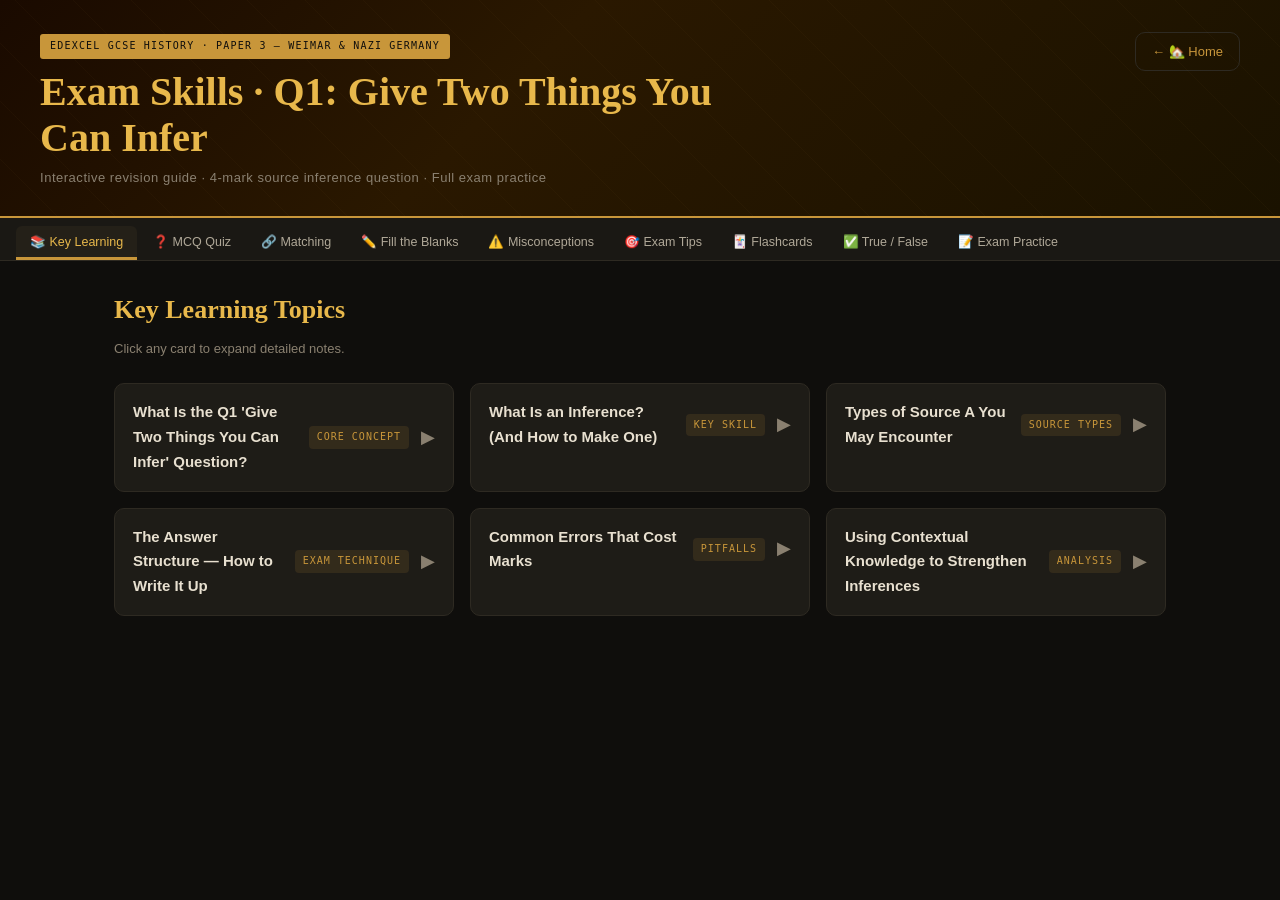
==== Q1_Give_Two_Things_You_Can_Infer.html @ b68b4e18 "initial" ====
<!doctype html>
<html lang="en">

<head>
  <meta charset="UTF-8">
  <meta name="viewport" content="width=device-width, initial-scale=1.0">
  <title>Topic 1 — The Weimar Republic 1918–1929 · Interactive Study Guide</title>
  <link rel="preconnect" href="https://fonts.googleapis.com">
<link rel="stylesheet" href="stylesheet.css">
    

</head>

<body>

  <header>
    <div>
      <div class="badge">Edexcel GCSE History · Paper 3 — Weimar &amp; Nazi Germany</div>
      <h1>Topic 1 · The Weimar Republic 1918–1929</h1>
      <p>Interactive revision guide · All key content + full exam practice</p>
    </div>
    <a href="index.html" class="home-link">← 🏡 Home</a>
  </header>

  <nav class="tab-bar" id="tabBar">
    <button class="tab-btn active" onclick="switchTab('learn',this)">📚 Key Learning</button>
    <button class="tab-btn" onclick="switchTab('mcq',this)">❓ MCQ Quiz</button>
    <button class="tab-btn" onclick="switchTab('matching',this)">🔗 Matching</button>
    <button class="tab-btn" onclick="switchTab('fib',this)">✏️ Fill the Blanks</button>
    <button class="tab-btn" onclick="switchTab('misconceptions',this)">⚠️ Misconceptions</button>
    <button class="tab-btn" onclick="switchTab('examtips',this)">🎯 Exam Tips</button>
    <button class="tab-btn" onclick="switchTab('flashcards',this)">🃏 Flashcards</button>
    <button class="tab-btn" onclick="switchTab('truefalse',this)">✅ True / False</button>
    <button class="tab-btn" onclick="switchTab('exampractice',this)">📝 Exam Practice</button>
  </nav>

  <main>

    <!-- ═══════════════════════ KEY LEARNING ═══════════════════════ -->
    <div class="tab-panel active" id="tab-learn">
      <h2 class="section-title">Key Learning Topics</h2>
      <p class="section-sub">Click any card to expand detailed notes.</p>
      <div class="topic-grid" id="topicGrid"></div>
    </div>

    <!-- ═══════════════════════ MCQ ═══════════════════════ -->
    <div class="tab-panel" id="tab-mcq">
      <h2 class="section-title">Multiple Choice Questions</h2>
      <p class="section-sub">Select an answer to reveal instant feedback.</p>
      <div class="score-bar">
        <div>
          <div class="score-num" id="mcqScore">0</div>
          <div style="font-size:12px;color:var(--mid)">correct answers</div>
        </div>
        <div style="font-size:13px;color:var(--mid)">out of <strong id="mcqTotal">0</strong> attempted</div>
        <button class="reset-btn" onclick="resetMCQ()">RESET</button>
      </div>
      <div class="quiz-wrap" id="mcqWrap"></div>
    </div>

    <!-- ═══════════════════════ MATCHING ═══════════════════════ -->
    <div class="tab-panel" id="tab-matching">
      <h2 class="section-title">Matching Activity</h2>
      <p class="section-sub">Click a term on the left, then click the matching definition on the right.</p>
      <div class="score-bar">
        <div>
          <div class="score-num" id="matchScore">0</div>
          <div style="font-size:12px;color:var(--mid)">matched</div>
        </div>
        <div style="font-size:13px;color:var(--mid)">out of <strong id="matchTotal">0</strong></div>
        <button class="reset-btn" onclick="resetMatch()">RESET</button>
      </div>
      <div class="match-grid">
        <div>
          <div class="match-label">TERMS</div>
          <div class="match-col" id="matchLeft"></div>
        </div>
        <div>
          <div class="match-label">DEFINITIONS</div>
          <div class="match-col" id="matchRight"></div>
        </div>
      </div>
    </div>

    <!-- ═══════════════════════ FILL IN BLANKS ═══════════════════════ -->
    <div class="tab-panel" id="tab-fib">
      <h2 class="section-title">Fill in the Blanks</h2>
      <p class="section-sub">Choose the correct word from each dropdown. Wrong answers reset — try again!</p>
      <div class="score-bar">
        <div>
          <div class="score-num" id="fibScore">0</div>
          <div style="font-size:12px;color:var(--mid)">correct</div>
        </div>
        <div style="font-size:13px;color:var(--mid)">of <strong id="fibTotal">0</strong> blanks</div>
        <button class="reset-btn" onclick="resetFIB()">RESET</button>
      </div>
      <div class="fib-wrap" id="fibWrap"></div>
    </div>

    <!-- ═══════════════════════ MISCONCEPTIONS ═══════════════════════ -->
    <div class="tab-panel" id="tab-misconceptions">
      <h2 class="section-title">Common Misconceptions</h2>
      <p class="section-sub">What students often think — and what examiners actually want.</p>
      <div class="misc-list" id="miscList"></div>
    </div>

    <!-- ═══════════════════════ EXAM TIPS ═══════════════════════ -->
    <div class="tab-panel" id="tab-examtips">
      <h2 class="section-title">Exam Questions &amp; Tips</h2>
      <p class="section-sub">Most repeated question types and mark-scheme structures from real papers.</p>
      <div class="tips-grid" id="tipsGrid"></div>
    </div>

    <!-- ═══════════════════════ FLASHCARDS ═══════════════════════ -->
    <div class="tab-panel" id="tab-flashcards">
      <h2 class="section-title">Flashcards</h2>
      <p class="section-sub">Test yourself! Flip the card and rate your knowledge.</p>
      <div class="fc-container">
        <div class="score-bar" id="fcScoreBar" style="display:none;margin-bottom:20px">
          <div>
            <div class="score-num" id="fcKnown" style="color:#2d7a4f">0</div>
            <div style="font-size:12px;color:var(--mid)">known</div>
          </div>
          <div>
            <div class="score-num" id="fcUnknown" style="color:#c84b31">0</div>
            <div style="font-size:12px;color:var(--mid)">learning</div>
          </div>
          <div style="font-size:13px;color:var(--mid)">out of <strong id="fcTotalTrack">0</strong></div>
          <button class="reset-btn" onclick="resetFlashcards()">RESET</button>
        </div>
        <div id="fcActiveArea">
          <div class="fc-progress" id="fcProgress">Card 1 of 0</div>
          <div class="flashcard" id="flashcard" onclick="flipCard()">
            <div class="fc-inner">
              <div class="fc-front">
                <div class="fc-label">KEY TERM</div>
                <div class="fc-term" id="fcTerm"></div>
              </div>
              <div class="fc-back">
                <div class="fc-def" id="fcDef"></div>
              </div>
            </div>
          </div>
          <p class="fc-hint">👆 Click card to flip</p>
          <div class="fc-nav" id="fcNavDefault">
            <button class="fc-btn outline" onclick="prevCard()">← Prev</button>
            <button class="fc-btn outline" onclick="flipCard()">Flip</button>
            <button class="fc-btn" onclick="nextCard()">Next →</button>
          </div>
          <div class="fc-nav" id="fcNavAssess" style="display:none;gap:15px">
            <button class="fc-btn outline" style="border-color:#c84b31;color:#c84b31;flex:1" onclick="markCard(false)">❌
              Still Learning</button>
            <button class="fc-btn" style="background:#2d7a4f;border-color:#2d7a4f;flex:1" onclick="markCard(true)">✅ Got
              It</button>
          </div>
        </div>
        <div id="fcSummaryArea" style="display:none;text-align:center;padding:40px 20px">
          <h3 style="font-family:'Playfair Display',serif;color:var(--accent2);font-size:24px;margin-bottom:12px">
            Session Complete! 🎉</h3>
          <p style="margin:15px 0;color:var(--text-dim)">You knew <strong id="fcSummaryKnown"
              style="color:var(--accent2)">0</strong> out of <strong id="fcSummaryTotal"
              style="color:var(--accent2)">0</strong> cards.</p>
          <div style="margin-top:25px;display:flex;gap:15px;justify-content:center;flex-wrap:wrap">
            <button class="fc-btn" id="btnReviewWrong" onclick="reviewWrong()"
              style="background:#c84b31;border-color:#c84b31">Review Incorrect</button>
            <button class="fc-btn outline" onclick="resetFlashcards()">Practice All Again</button>
          </div>
        </div>
      </div>
    </div>

    <!-- ═══════════════════════ TRUE / FALSE ═══════════════════════ -->
    <div class="tab-panel" id="tab-truefalse">
      <h2 class="section-title">True or False?</h2>
      <p class="section-sub">Test your knowledge with these statements.</p>
      <div class="score-bar">
        <div>
          <div class="score-num" id="tfScore">0</div>
          <div style="font-size:12px;color:var(--mid)">correct</div>
        </div>
        <div style="font-size:13px;color:var(--mid)">of <strong id="tfTotal">0</strong> answered</div>
        <button class="reset-btn" onclick="resetTF()">RESET</button>
      </div>
      <div class="tf-wrap" id="tfWrap"></div>
    </div>

    <!-- ═══════════════════════ EXAM PRACTICE ═══════════════════════ -->
    <div class="tab-panel" id="tab-exampractice">
      <h2 class="section-title">Exam Practice Questions</h2>
      <p class="section-sub">Full exam questions with mark schemes. Use <strong>Hint</strong>, <strong>Sentence
          Starter</strong> and <strong>Submit &amp; See Mark Scheme</strong> for each question.</p>
      <div class="ep-list" id="epList"></div>
    </div>

  </main>

<script>

  /* ══════════════════════════════════════════════
     PAGE METADATA — Q1 Give Two Things You Can Infer
  ══════════════════════════════════════════════ */

    const pageMeta = {
      badge: "Edexcel GCSE History · Paper 3 — Weimar &amp; Nazi Germany",
      title: "Exam Skills · Q1: Give Two Things You Can Infer",
      subtitle: "Interactive revision guide · 4-mark source inference question · Full exam practice"
    };

    /* ── Apply metadata on load ── */
    document.addEventListener('DOMContentLoaded', () => {
      const badgeEl = document.querySelector('.badge');
      const h1El = document.querySelector('header h1');
      const subEl = document.querySelector('header p');
      const titleEl = document.querySelector('title');

      if (badgeEl) badgeEl.innerHTML = pageMeta.badge;
      if (h1El) h1El.textContent = pageMeta.title;
      if (subEl) subEl.textContent = pageMeta.subtitle;
      if (titleEl) titleEl.textContent = pageMeta.title.replace(/&amp;/g, '&');
    });


    /* ══════════════════════════════════════════════
       ARRAY 1 · topics  (📚 Key Learning)
    ══════════════════════════════════════════════ */

    const topics = [
      {
        title: "What Is the Q1 'Give Two Things You Can Infer' Question?",
        tag: "Core Concept",
        content: `<p>Question 1 on Edexcel GCSE History Paper 3 (Weimar &amp; Nazi Germany) asks you to make <strong>two inferences</strong> from Source A. It is worth <strong>4 marks</strong> and should take <strong>no more than 5 minutes</strong>.</p>
<ul>
  <li><strong>Structure:</strong> The answer space is divided into four guided sections — two inferences, each supported by a detail from the source.</li>
  <li><strong>Marks:</strong> 1 mark per inference + 1 mark per supporting detail = 4 marks total.</li>
  <li><strong>Source A:</strong> Always found on the first page of the answer booklet — do NOT use Sources B or C, which are for Section B.</li>
</ul>
<div class="formula-box">
  <strong>The 4-Mark Formula:</strong><br>
  Inference (i) → 1 mark &nbsp;|&nbsp; Supporting detail (i) → 1 mark<br>
  Inference (ii) → 1 mark &nbsp;|&nbsp; Supporting detail (ii) → 1 mark
</div>`
      },
      {
        title: "What Is an Inference? (And How to Make One)",
        tag: "Key Skill",
        content: `<p>An <strong>inference</strong> is an <em>educated guess</em> based on evidence — it goes <strong>beyond what is directly stated</strong> in the source. You must read between the lines.</p>
<p>Use the three-step 'I Notice / I Know / I Think' method:</p>
<ul>
  <li><strong>I notice</strong> — What does the source show or say? (the evidence)</li>
  <li><strong>I already know</strong> — What contextual knowledge can you apply?</li>
  <li><strong>Now I am thinking…</strong> — Combine both to form your inference statement.</li>
</ul>
<div class="case-study-box">
  <h4>Worked Example — Source about Gestapo (Rhineland, July 1938)</h4>
  <p><em>"In a café, a 64-year-old woman remarked: 'Mussolini has more political sense in one of his boots than Hitler has in his brain.' The remark was overheard and five minutes later the woman was arrested by the Gestapo, who had been alerted by telephone."</em></p>
  <p><strong>✅ Valid inference:</strong> "It was dangerous to voice your opinion in Nazi Germany." → Supported by: "The remark was overheard and five minutes later the woman was arrested by the Gestapo."</p>
  <p><strong>✅ Valid inference:</strong> "Ordinary people reported disloyalty to the Nazis." → Supported by: "the Gestapo, who had been alerted by telephone."</p>
  <p><strong>❌ Not an inference:</strong> "A woman was arrested." — This is just copying the source, not reading beyond it.</p>
</div>`
      },
      {
        title: "Types of Source A You May Encounter",
        tag: "Source Types",
        content: `<p>Source A can take several forms. Your strategy for finding supporting details changes depending on the source type.</p>
<div class="two-col">
  <div>
    <div class="col-head">Written Sources</div>
    <div class="pro-item"><strong>Book extracts, speeches, letters, diary entries, newspaper reports</strong> — use a direct <em>quotation</em> in speech marks to support your inference. Keep it short and focused.</div>
    <div class="pro-item">Example: "The Nazis have succeeded with their propaganda" supports an inference about the success of the 1936 Olympics.</div>
  </div>
  <div>
    <div class="col-head">Visual Sources</div>
    <div class="con-item"><strong>Photographs, political cartoons, posters</strong> — describe a specific detail you can see. Do not just say "the image shows." Be precise about what part of the image supports your inference.</div>
    <div class="con-item">Example: "All members are wearing their full uniform neatly" supports an inference about Hitler Youth discipline.</div>
  </div>
</div>
<p>Past Paper 3 Source A topics have included: Berlin Olympics 1936; early Nazi Party; Kristallnacht; Reichstag Fire; Hitler Youth; education in Nazi Germany; Hitler's support in the early 1920s; Jewish boycott of April 1933.</p>`
      },
      {
        title: "The Answer Structure — How to Write It Up",
        tag: "Exam Technique",
        content: `<p>The answer booklet gives you a <strong>pre-structured table</strong> with four boxes. Fill each one precisely.</p>
<ul>
  <li><strong>Box 1 — "What I can infer" (i):</strong> Write your first inference in one clear sentence. It must go beyond the source.</li>
  <li><strong>Box 2 — "Details in the source that tell me this" (i):</strong> Give a direct quote (written source) or a description of a visible detail (visual source).</li>
  <li><strong>Box 3 — "What I can infer" (ii):</strong> A <em>different</em> inference — do not repeat your first point in different words.</li>
  <li><strong>Box 4 — "Details in the source that tell me this" (ii):</strong> A different quote or description — it must link clearly to inference (ii).</li>
</ul>
<div class="case-study-box">
  <h4>Annotation Tip Before You Write</h4>
  <p>Before filling in the table: underline the topic in the question, read the source fully twice, and annotate it with any contextual knowledge you can connect. This prevents you from just copying the source.</p>
</div>`
      },
      {
        title: "Common Errors That Cost Marks",
        tag: "Pitfalls",
        content: `<p>These four errors are the most common reasons students score 2 out of 4 instead of full marks:</p>
<ul>
  <li><strong>Copying the source:</strong> Writing out what the source directly states is NOT an inference. You must go beyond it and draw a conclusion.</li>
  <li><strong>No supporting detail:</strong> Writing two inferences without evidence from the source caps you at 2 marks maximum.</li>
  <li><strong>Writing more than two inferences:</strong> The examiner only marks the first two. Extra inferences waste time and gain nothing.</li>
  <li><strong>Vague inference:</strong> "Jews were treated badly" is too vague — it scores nothing without development into a precise point supported by source detail.</li>
</ul>
<div class="two-col">
  <div>
    <div class="col-head">❌ Weak Response</div>
    <div class="con-item">Inference: "The Nazis treated Jews badly." Detail: "Jews were being targeted." — vague, and the detail is not actually from the source.</div>
  </div>
  <div>
    <div class="col-head">✅ Strong Response</div>
    <div class="pro-item">Inference: "The boycott of Jewish shops was organised and officially supported by the Nazi regime." Detail: "The photograph shows SA pickets deliberately blocking the entrance, carrying political slogans such as 'Germans! Protect yourselves! Don't buy from Jews!'"</div>
  </div>
</div>`
      },
      {
        title: "Using Contextual Knowledge to Strengthen Inferences",
        tag: "Analysis",
        content: `<p>You are not expected to use contextual knowledge in this question, but knowing the historical context helps you move from surface reading to genuine inference. Your own knowledge lets you interpret what the source implies.</p>
<ul>
  <li><strong>Ernst Röhm source (1928):</strong> Knowing that the Nazi Party changed its name in 1920 helps you infer that early growth was driven by personal networks before mass appeal.</li>
  <li><strong>Kristallnacht source (1938):</strong> Knowing it was a nationwide pogrom helps you infer that the violence was organised state policy, not spontaneous mob violence.</li>
  <li><strong>Reichstag Fire source (1933):</strong> Knowing the Nazis used it to pass the Decree for the Protection of People and State helps you infer they had prepared contingency plans in advance.</li>
</ul>
<div class="case-study-box">
  <h4>Key Principle</h4>
  <p>Context helps you identify <em>what</em> to infer — but your evidence must always be a detail <em>from the source itself</em>. Never cite knowledge as your source evidence. The examiner awards marks only for details taken directly from Source A.</p>
</div>`
      }
    ];


    /* ══════════════════════════════════════════════
       ARRAY 2 · mcqData  (❓ MCQ Quiz)
    ══════════════════════════════════════════════ */

    const mcqData = [
      {
        q: "How many marks is Question 1 ('Give two things you can infer') worth on Edexcel Paper 3?",
        opts: ["2 marks", "4 marks", "6 marks", "8 marks"],
        ans: 1,
        explain: "Correct: B. The question is worth 4 marks — 1 mark for each inference and 1 mark for each supporting detail from the source. A is wrong (only 2 marks would mean no support detail needed). C and D are far too high for this quick-fire question type."
      },
      {
        q: "What is the maximum recommended time to spend on Question 1 in the exam?",
        opts: ["2 minutes", "10 minutes", "5 minutes", "15 minutes"],
        ans: 2,
        explain: "Correct: C. No more than 5 minutes should be spent on Q1. A is too rushed — you need time to read the source properly. B and D are far too long and would eat into time needed for the 12-mark, 8-mark and 16-mark questions."
      },
      {
        q: "Which of the following best describes a valid inference from a source?",
        opts: [
          "A direct copy of a sentence from the source",
          "A conclusion that goes beyond what is directly stated, supported by source evidence",
          "A general statement about the time period using your own knowledge only",
          "A summary of everything the source mentions"
        ],
        ans: 1,
        explain: "Correct: B. An inference is an educated guess that reads beyond the surface of the source. A is wrong — copying the source scores 0 for the inference mark. C is wrong — you must base inferences on the source, not knowledge alone. D is wrong — summarising is not inferring."
      },
      {
        q: "Where will you find Source A in the Edexcel Paper 3 exam?",
        opts: [
          "In the insert booklet alongside Sources B and C",
          "On the front cover of the exam paper",
          "On the first page of the answer booklet",
          "Printed separately on a resource sheet"
        ],
        ans: 2,
        explain: "Correct: C. Source A is always on the first page of the answer booklet. A is wrong — Sources B and C are in the insert booklet and are for Section B only. B and D are incorrect — these locations do not reflect the actual exam format."
      },
      {
        q: "A student writes: 'The Berlin Olympics 1936 was a success.' What is wrong with this as an inference?",
        opts: [
          "It is too long and should be shorter",
          "It directly copies the question and does not read beyond the source",
          "It is factually incorrect",
          "It refers to the wrong source"
        ],
        ans: 1,
        explain: "Correct: B. This is not an inference — it simply restates the question topic. A valid inference must go beyond the surface content, e.g. 'The Nazis used the Olympics to strengthen their international image.' A, C, and D are not the core problem with this answer."
      },
      {
        q: "A student writes two excellent inferences but provides no supporting details from the source. What is the maximum mark they can receive?",
        opts: ["4 marks", "3 marks", "2 marks", "0 marks"],
        ans: 2,
        explain: "Correct: C. Without source evidence, the student can earn at most 2 marks (1 per inference). The supporting detail from the source is worth 1 mark each — skipping it costs half the total marks available."
      },
      {
        q: "Source A is a photograph of Hitler Youth members in uniform. Which of the following is the best supported inference?",
        opts: [
          "The Nazis were a political party",
          "The Hitler Youth was popular with all young Germans",
          "The Hitler Youth enforced a sense of discipline and conformity among its members",
          "All German boys were forced to join the Hitler Youth by 1939"
        ],
        ans: 2,
        explain: "Correct: C. This inference reads beyond the image and is supportable by describing visible details (e.g. members standing in straight lines, wearing matching uniforms). A is far too general. B cannot be inferred from one photograph. D introduces specific historical knowledge that goes beyond what is inferable from the source itself."
      },
      {
        q: "Which of the following supporting details would score the inference mark for a written source?",
        opts: [
          "A paraphrase of the whole source in your own words",
          "A direct quotation from the source in speech marks",
          "A contextual fact you have memorised about the period",
          "A reference to Sources B or C from the insert booklet"
        ],
        ans: 1,
        explain: "Correct: B. For written sources, you should use a direct quotation in speech marks to support your inference. A is not precise enough — paraphrasing the whole source is not evidence for one specific inference. C uses knowledge instead of the source. D refers to the wrong sources entirely."
      },
      {
        q: "How many inferences should you write for Question 1?",
        opts: [
          "One — focus on quality over quantity",
          "Two — exactly as the question instructs",
          "Three or four — more inferences means more marks",
          "As many as possible to show wider knowledge"
        ],
        ans: 1,
        explain: "Correct: B. Write exactly two inferences — one for each part of the structured answer table. A would leave 2 marks on the table. C and D are wrong: the examiner only marks the first two inferences — writing extra wastes time and gains no additional marks."
      },
      {
        q: "The 2024 Q1 exam asked students to infer about which topic in Weimar and Nazi Germany?",
        opts: [
          "Education in Nazi Germany",
          "The treatment of Jews during Kristallnacht",
          "How Hitler increased support for the Nazi Party in the early 1920s",
          "The success of the Berlin Olympic Games in 1936"
        ],
        ans: 2,
        explain: "Correct: C. The 2024 exam focused on how Hitler built Nazi Party support in the early 1920s. A was the 2023 topic. B was the 2020 topic. D was the 2018 topic. Knowing past topics can help you revise but remember the topic changes each year."
      },
      {
        q: "When using a visual source (e.g. a photograph), how should you provide supporting evidence for your inference?",
        opts: [
          "Copy a caption from beneath the image",
          "Quote dialogue spoken by people in the image",
          "Describe a specific visible detail from the image",
          "Write the date the photograph was taken"
        ],
        ans: 2,
        explain: "Correct: C. For visual sources, you must describe a specific detail you can observe in the image — e.g. 'Members of the Hitler Youth are all standing in a straight line.' A is unreliable as a source of evidence. B is rarely possible. D alone is not a supporting detail for an inference."
      },
      {
        q: "Which of the following inferences about Kristallnacht (November 1938) is best supported by source evidence about 'Two old men had their walking sticks broken by Nazis'?",
        opts: [
          "The Nazis destroyed Jewish synagogues across Germany",
          "The treatment of Jewish people during Kristallnacht was cruel and targeted the vulnerable",
          "Kristallnacht was planned secretly by the SS",
          "Jewish businesses suffered significant economic damage"
        ],
        ans: 1,
        explain: "Correct: B. The detail about elderly men having their walking sticks broken specifically supports an inference about cruelty targeting vulnerable individuals. A requires different evidence (about synagogues). C cannot be inferred from this detail. D requires evidence about economic damage to businesses."
      }
    ];


    /* ══════════════════════════════════════════════
       ARRAY 3 · matchData  (🔗 Matching)
    ══════════════════════════════════════════════ */

    const matchData = [
      { term: "Inference", def: "An educated guess that goes beyond what is directly stated in a source, supported by evidence." },
      { term: "Source A", def: "The source used for Question 1, always found on the first page of the Paper 3 answer booklet." },
      { term: "Supporting detail", def: "A quotation (written source) or description of a visible feature (visual source) used to justify an inference." },
      { term: "Section A", def: "The part of Paper 3 that contains Q1 (inference) and Q2 (explain why), covering Weimar &amp; Nazi Germany." },
      { term: "Section B", def: "The part of Paper 3 that uses Sources B and C for the 8-mark usefulness question and interpretations questions." },
      { term: "4 marks", def: "The total mark allocation for Q1: 1 mark per inference + 1 mark per supporting detail, for two inferences." },
      { term: "5 minutes", def: "The recommended maximum time to spend answering Question 1 in the exam." },
      { term: "Visual source", def: "A photograph, political cartoon, or poster — evidence must be a description of what is visible." },
      { term: "Written source", def: "An extract from a book, speech, letter, or diary — evidence must be a direct quotation in speech marks." },
      { term: "Copying the source", def: "Repeating what the source directly states without drawing a conclusion — this does NOT count as an inference." },
      { term: "Contextual knowledge", def: "Your own historical knowledge about the period — useful for forming inferences but cannot replace source evidence." },
      { term: "Two inferences", def: "The exact number required by Q1 — writing more gains no extra marks; the examiner only marks the first two." }
    ];


    /* ══════════════════════════════════════════════
       ARRAY 4 · fibData  (✏️ Fill in the Blanks)
       ARRAY 5 · fibWords
    ══════════════════════════════════════════════ */

    const fibData = [
      {
        display: "Question 1 on Edexcel Paper 3 is worth _____ marks and tests your ability to make _____ from Source A.",
        blanks: { B1: "four", B2: "inferences" }
      },
      {
        display: "An inference is an _____ guess — it must go beyond what is _____ stated in the source.",
        blanks: { B1: "educated", B2: "directly" }
      },
      {
        display: "For a written source, supporting evidence must be a direct _____ from the source placed in _____ marks.",
        blanks: { B1: "quotation", B2: "speech" }
      },
      {
        display: "For a visual source such as a photograph, the supporting detail should be a _____ of a specific visible _____.",
        blanks: { B1: "description", B2: "detail" }
      },
      {
        display: "Source A is always found on the first page of the _____ booklet, not in the _____ booklet.",
        blanks: { B1: "answer", B2: "insert" }
      },
      {
        display: "The maximum recommended time for Q1 is _____ minutes because the longer questions need more _____ for planning.",
        blanks: { B1: "five", B2: "time" }
      },
      {
        display: "If a student writes two inferences but provides no source _____, the maximum mark awarded is _____.",
        blanks: { B1: "evidence", B2: "two" }
      },
      {
        display: "The 2020 exam Q1 asked students to infer about the treatment of Jewish people during '_____', while the 2022 question focused on the _____ Youth.",
        blanks: { B1: "Kristallnacht", B2: "Hitler" }
      },
      {
        display: "Writing more than two inferences is a common _____ — the examiner only marks the first _____ you write.",
        blanks: { B1: "error", B2: "two" }
      },
      {
        display: "The three-step inference method begins with 'I _____', then 'I already know', and finally 'Now I am _____'.",
        blanks: { B1: "notice", B2: "thinking" }
      }
    ];

    const fibWords = [
      // Correct answers
      "four", "inferences", "educated", "directly", "quotation", "speech",
      "description", "detail", "answer", "insert", "five", "time",
      "evidence", "two", "Kristallnacht", "Hitler", "error", "notice", "thinking",
      // Plausible distractors
      "six", "three", "eight", "summarise", "paraphrase", "implied", "obviously",
      "paragraph", "inverted commas", "explanation", "analysis", "booklet",
      "resource", "ten", "mistake", "feeling", "knowing", "Olympic", "Reichstag"
    ];


    /* ══════════════════════════════════════════════
       ARRAY 6 · tfData  (✅ True / False)
    ══════════════════════════════════════════════ */

    const tfData = [
      {
        statement: "Question 1 on Edexcel Paper 3 is worth 6 marks.",
        answer: false,
        explanation: "FALSE. Q1 is worth 4 marks — 1 mark for each inference and 1 mark for each supporting detail. Six marks applies to other question types on the paper."
      },
      {
        statement: "An inference must go beyond what is directly stated in the source.",
        answer: true,
        explanation: "TRUE. An inference is an educated guess that reads between the lines. Simply copying out what the source says is not an inference and would score 0 for that mark."
      },
      {
        statement: "You should write three or four inferences for Q1 to demonstrate wider knowledge.",
        answer: false,
        explanation: "FALSE. You must write exactly two inferences. The examiner only marks the first two. Writing extra inferences wastes time and gains no additional marks."
      },
      {
        statement: "For a written source, your supporting detail should be a direct quotation placed in speech marks.",
        answer: true,
        explanation: "TRUE. Using a direct quote in speech marks clearly shows the examiner exactly which part of the source you are using as evidence. Keep quotes short and focused on the most relevant phrase."
      },
      {
        statement: "Source A for Q1 is found in the insert booklet alongside Sources B and C.",
        answer: false,
        explanation: "FALSE. Source A is on the first page of the answer booklet. Sources B and C are in the insert booklet and are for Section B questions only. A common student error is confusing these."
      },
      {
        statement: "Describing a visible detail from a photograph is an acceptable form of supporting evidence for Q1.",
        answer: true,
        explanation: "TRUE. For visual sources, you must describe what you can see — for example, 'Members are all wearing their full uniform neatly.' You cannot quote from a photograph, so description is the required approach."
      },
      {
        statement: "You are allowed to use contextual knowledge as the supporting evidence for your inference.",
        answer: false,
        explanation: "FALSE. Supporting evidence must come directly from Source A — either a quotation or a visible detail. Your contextual knowledge can help you form the inference, but the evidence box must reference the source itself, not information you have memorised."
      },
      {
        statement: "The 2023 Q1 examination question focused on education in Nazi Germany.",
        answer: true,
        explanation: "TRUE. The 2023 exam asked students to infer about education in Nazi Germany from a source by Marianne Gärtner (Growing up in Nazi Germany, 1987). Past topics in this question have also included the Hitler Youth, Kristallnacht, and the Reichstag Fire."
      },
      {
        statement: "If a student makes one excellent inference with full source support but no second inference, they can still score 4 marks.",
        answer: false,
        explanation: "FALSE. Q1 requires two inferences, each with supporting evidence. A single inference scores a maximum of 2 marks, however well developed it is. Both inferences must be present to access full marks."
      },
      {
        statement: "A vague statement such as 'Jews were treated badly' is a valid inference for full marks.",
        answer: false,
        explanation: "FALSE. 'Jews were treated badly' is far too vague. A valid inference must make a specific, developed point — for example, 'The boycott of Jewish shops was officially organised by the Nazi regime.' Vague answers score 0 for the inference mark."
      }
    ];


    /* ══════════════════════════════════════════════
       ARRAY 7 · miscData  (⚠️ Common Misconceptions)
    ══════════════════════════════════════════════ */

    const miscData = [
      {
        wrong: "An inference is just a summary of what the source says.",
        correct: "An inference must go BEYOND the source — it is a conclusion you draw from the evidence. Simply restating or summarising the source scores 0 for the inference mark. Ask yourself: what does this detail imply or suggest? That conclusion is your inference."
      },
      {
        wrong: "You can use your own historical knowledge as the supporting detail in the evidence box.",
        correct: "The evidence box must contain a detail from Source A — either a direct quotation (for a written source) or a description of something visible (for a visual source). Your own knowledge helps you form the inference, but it cannot substitute for evidence drawn from the source itself."
      },
      {
        wrong: "Writing three or four inferences will score more marks.",
        correct: "The examiner only marks the first two inferences. Any additional inferences are ignored and the time spent writing them is wasted. Stick to exactly two, but make each one precise and fully supported."
      },
      {
        wrong: "Any detail from the source counts as evidence for any inference.",
        correct: "Your supporting detail must clearly and logically link to the inference it supports. A mismatch — using a quote about propaganda to support an inference about economic policy, for example — will cost you the evidence mark. Each inference needs its own matching detail."
      },
      {
        wrong: "Source A is found in the insert booklet with Sources B and C.",
        correct: "Source A is always on the first page of the answer booklet. Sources B and C are in the separate insert booklet and are used only for the Section B questions (usefulness and interpretations). Using the wrong source is a serious exam error."
      },
      {
        wrong: "A vague inference like 'life was hard for Jews' is acceptable if the student adds a source quote.",
        correct: "Even with a quote attached, a vague inference scores 0 for the inference mark. Examiners expect a specific, developed point that clearly reads beyond the source. 'The persecution of Jews was systematic and officially enforced by the Nazi state' is the kind of precise inference that earns the mark."
      },
      {
        wrong: "You should write as much as possible in the inference and evidence boxes to show knowledge.",
        correct: "Q1 rewards precision, not length. The inference box needs one clear sentence going beyond the source. The evidence box needs one short, well-chosen quote or description. Over-writing wastes the 5-minute target time and risks including irrelevant material. Quality over quantity every time."
      }
    ];


    /* ══════════════════════════════════════════════
       ARRAY 8 · examTips  (🎯 Exam Tips)
    ══════════════════════════════════════════════ */

    const examTips = [
      {
        type: "Q1 — Give Two Things You Can Infer — 4 marks",
        title: "The Inference Formula: Spot → Go Beyond → Evidence",
        content: `<p>Q1 tests your ability to read between the lines of a source. The examiner rewards inferences that go beyond the surface content and are supported by precise source evidence.</p>
<p><strong>The 3-Step Method:</strong></p>
<ul>
  <li><strong>Step 1 — Spot:</strong> Read the source carefully. Underline the topic word in the question. Annotate the source with any contextual knowledge.</li>
  <li><strong>Step 2 — Go Beyond:</strong> Ask "What does this suggest? What can I conclude?" — your answer to that question is your inference.</li>
  <li><strong>Step 3 — Evidence:</strong> Find the specific quote or visible detail in the source that triggered your inference. Keep it short and targeted.</li>
</ul>
<p><strong>❌ Weak Answer:</strong> "The Nazis were successful." — No supporting detail, far too vague, not an inference from the source.</p>
<p><strong>✅ Strong Answer:</strong> "What I can infer: The Nazis used the 1936 Olympics as a propaganda tool to improve Germany's international image. Details in the source that tell me this: 'The Nazis have succeeded with their propaganda.'"</p>
<p><strong>Sentence Starter:</strong> "What I can infer: [Your specific conclusion that goes beyond the source]..."</p>`,
        pills: ["AO3"]
      },
      {
        type: "Q1 — Written Source Evidence — 4 marks",
        title: "Using Quotations Precisely for Written Sources",
        content: `<p>When Source A is a written source (diary, speech, extract, letter), your evidence must be a direct quotation placed in speech marks. The shorter and more targeted the quote, the better.</p>
<p><strong>The Formula:</strong></p>
<ul>
  <li><strong>Step 1:</strong> Write your inference in one sentence that goes beyond the source.</li>
  <li><strong>Step 2:</strong> Return to the source and find the phrase that most directly supports what you inferred.</li>
  <li><strong>Step 3:</strong> Copy it exactly, in speech marks — do not paraphrase the evidence box.</li>
  <li><strong>Step 4:</strong> Check: does the quote logically connect to your inference? If not, revise one or both.</li>
</ul>
<p><strong>❌ Weak Answer:</strong> Evidence: "The source talks about propaganda and visitors." — Not a quote, too vague, no speech marks.</p>
<p><strong>✅ Strong Answer:</strong> Evidence: "the Nazis have put on a good show for the general visitors" — short, precise, directly in speech marks.</p>
<p><strong>Sentence Starter:</strong> "Details in the source that tell me this: '...'"</p>`,
        pills: ["AO3"]
      },
      {
        type: "Q1 — Visual Source Evidence — 4 marks",
        title: "Describing Visual Details for Photographs & Cartoons",
        content: `<p>When Source A is a photograph, political cartoon, or poster, you cannot quote it. Instead, describe a specific part of the image that supports your inference.</p>
<p><strong>The Formula:</strong></p>
<ul>
  <li><strong>Step 1:</strong> Study the image carefully — consider foreground, background, clothing, body language, signs, symbols.</li>
  <li><strong>Step 2:</strong> Write your inference first.</li>
  <li><strong>Step 3:</strong> Identify one specific, describable detail that supports it.</li>
  <li><strong>Step 4:</strong> Write it as a description of what you can see — be precise about where in the image and what it shows.</li>
</ul>
<p><strong>❌ Weak Answer:</strong> Evidence: "You can see some soldiers in the image." — Too vague, does not specify what about them supports the inference.</p>
<p><strong>✅ Strong Answer:</strong> Evidence: "Despite being children, all members of the Hitler Youth are standing in a straight, orderly line, suggesting military discipline has been instilled in them." </p>
<p><strong>Sentence Starter:</strong> "Details in the source that tell me this: [describe the specific visual detail you can see]..."</p>`,
        pills: ["AO3"]
      },
      {
        type: "Q1 — Time Management & Exam Strategy — 4 marks",
        title: "5 Minutes, 4 Marks — Get In and Get Out",
        content: `<p>Q1 is the shortest question on Paper 3. Spending more than 5 minutes on it is one of the most common strategic errors students make — it eats into the time needed for the 12-mark, 8-mark, and 16-mark questions.</p>
<p><strong>The Formula:</strong></p>
<ul>
  <li><strong>Step 1:</strong> Read the question and underline the topic (30 seconds).</li>
  <li><strong>Step 2:</strong> Read Source A twice and annotate (1 minute).</li>
  <li><strong>Step 3:</strong> Write Inference (i) + Evidence (i) (1.5 minutes).</li>
  <li><strong>Step 4:</strong> Write Inference (ii) + Evidence (ii) (1.5 minutes).</li>
  <li><strong>Step 5:</strong> Check: are both inferences different? Is evidence from the source? (30 seconds).</li>
</ul>
<p><strong>❌ Weak Strategy:</strong> Spending 10–12 minutes on Q1 writing three inferences and a long explanation of each.</p>
<p><strong>✅ Strong Strategy:</strong> Two precise inferences, two targeted pieces of evidence, done in 5 minutes. Move on.</p>
<p><strong>Sentence Starter:</strong> Plan: "Inference 1 = [X]. Quote/detail = [Y]. Inference 2 = [A]. Quote/detail = [B]." — mentally map this before writing.</p>`,
        pills: ["AO3"]
      }
    ];


    /* ══════════════════════════════════════════════
       ARRAY 9 · flashcards  (🃏 Flashcards)
    ══════════════════════════════════════════════ */

    const flashcards = [
      {
        term: "What is an inference?",
        def: "An educated guess that goes beyond what is directly stated in a source. It is a conclusion you draw by reading between the lines, supported by specific evidence from the source."
      },
      {
        term: "How many marks is Q1 worth and how many inferences are required?",
        def: "4 marks total. You must write exactly two inferences, each supported by one piece of evidence from Source A: 1 mark per inference + 1 mark per supporting detail."
      },
      {
        term: "Where is Source A found in the Paper 3 exam?",
        def: "On the first page of the answer booklet. Do NOT use Sources B or C from the insert booklet — those are for Section B only."
      },
      {
        term: "What is the maximum recommended time for Q1?",
        def: "No more than 5 minutes. Spending longer takes time away from the higher-mark questions (12, 8, and 16 marks)."
      },
      {
        term: "How do you provide evidence for a WRITTEN source?",
        def: "Use a direct quotation placed in speech marks. Keep it short and focused — one precise phrase is better than copying out several sentences."
      },
      {
        term: "How do you provide evidence for a VISUAL source?",
        def: "Describe a specific visible detail from the image — e.g. 'All members are wearing their full uniform neatly.' You cannot quote a photograph, so describe what you see."
      },
      {
        term: "What happens if you write only inferences with no source evidence?",
        def: "You are capped at 2 marks maximum. The evidence mark (1 per inference) requires a specific detail from Source A. Ignoring this loses half the total marks available."
      },
      {
        term: "What happens if you write three or four inferences?",
        def: "The examiner only marks the first two. Extra inferences are ignored completely and waste valuable exam time. Always write exactly two."
      },
      {
        term: "Name three types of source that may appear as Source A in Q1.",
        def: "Written sources: diary entries, book extracts, speeches, newspaper reports, letters. Visual sources: photographs, political cartoons, posters."
      },
      {
        term: "What is the 3-step inference method?",
        def: "Step 1 — I notice (what does the source show/say?). Step 2 — I already know (what historical context is relevant?). Step 3 — Now I am thinking... (combine both into your inference statement)."
      },
      {
        term: "Give an example of a strong Q1 inference about Kristallnacht.",
        def: "Inference: 'The acts of violence during Kristallnacht were organised in advance by the Nazi state.' Evidence: 'The Nazis had a register to check that all the Jews in the town were there.'"
      },
      {
        term: "Give an example of a strong Q1 inference about the Reichstag Fire.",
        def: "Inference: 'The Nazis immediately used the Reichstag Fire to justify action against political opponents.' Evidence: 'He shouted uncontrollably: There will be no mercy. Every Communist official must be shot wherever he is found.'"
      },
      {
        term: "What past exam topics has Q1 covered? (2018–2024)",
        def: "2018: Berlin Olympics 1936. 2019: Early Nazi Party development. 2020: Kristallnacht. 2021: Nazi reaction to Reichstag Fire. 2022: Hitler Youth. 2023: Education in Nazi Germany. 2024: Hitler increasing support in the early 1920s."
      }
    ];


    /* ══════════════════════════════════════════════
       ARRAY 10 · examQuestions  (📝 Exam Practice)
    ══════════════════════════════════════════════ */

    const examQuestions = [
      {
        num: "Q1",
        marks: 4,
        type: "written",
        caseStudy: `Source A: From Berlin Diary by William L. Shirer. Shirer was an American journalist living in Berlin at the time of the Olympic Games. He wrote this diary entry in August 1936.

"The Olympic Games finally came to an end today. Hitler and the others showed up this afternoon for the final ceremony, which continued until well after dark. The Nazis have succeeded with their propaganda. First, the Nazis have run the games on an extravagant scale never before experienced, and this has appealed to the athletes. Second, the Nazis have put on a good show for the general visitors, especially those who are big businessmen."`,
        question: "Give two things you can infer from Source A about the success of the Berlin Olympic Games in 1936. Complete the table below to explain your answer. [4 marks]",
        hint: "Think about what the source implies about the Nazis' overall goals, not just what it directly tells you. What does 'succeeded with their propaganda' suggest about their intentions?",
        starter: "(i) What I can infer: [Write a conclusion that goes beyond the source — what does it suggest or imply?]\n\nDetails in the source that tell me this: '[Insert a short, precise quotation]'\n\n(ii) What I can infer: [A different inference — do not repeat your first point]\n\nDetails in the source that tell me this: '[Insert a different quotation]'",
        markScheme: `<div class="marks-section">
<h5>Mark Allocation — 4 marks (AO3: Source analysis)</h5>
<ul>
  <li><strong>Inference (i) — 1 mark:</strong> Any valid inference that goes beyond the source, e.g. the Nazis used the Olympics to strengthen their international image; the Olympics served as a successful propaganda exercise for the Nazi regime.</li>
  <li><strong>Evidence (i) — 1 mark:</strong> Supported by a direct quotation, e.g. "The Nazis have succeeded with their propaganda" / "the Nazis have run the games on an extravagant scale never before experienced."</li>
  <li><strong>Inference (ii) — 1 mark:</strong> A different valid inference, e.g. the Olympics helped the Nazis gain favour with wealthy and influential international visitors; the games projected an image of German efficiency and prestige.</li>
  <li><strong>Evidence (ii) — 1 mark:</strong> Supported by a different quotation, e.g. "the Nazis have put on a good show for the general visitors, especially those who are big businessmen."</li>
</ul>
<p><strong>Acceptable inferences also include:</strong></p>
<ul>
  <li>The 1936 Olympics were on a grander scale than any previous Games.</li>
  <li>The Nazis used the Olympics to cultivate positive relationships with international business figures.</li>
</ul>
<p><strong>Do NOT award:</strong> Simply copying "the Nazis succeeded" without drawing a specific conclusion; stating a general fact about the Olympics without reading beyond the source.</p>
<p><strong>Examiner's Comment:</strong> Students who score well identify what the source implies rather than repeats. The strongest answers focus on the propaganda purpose of the Olympics rather than just noting that they were "a success."</p>
</div>`,
        modelAnswer: "(i) What I can infer: The Nazis deliberately used the 1936 Berlin Olympics as a propaganda exercise to create a positive international image of Nazi Germany.\n\nDetails in the source that tell me this: 'The Nazis have succeeded with their propaganda.'\n\n(ii) What I can infer: The Berlin Olympics helped the Nazis build favourable relationships with wealthy and influential international businesspeople.\n\nDetails in the source that tell me this: 'the Nazis have put on a good show for the general visitors, especially those who are big businessmen.'"
      },
      {
        num: "Q2",
        marks: 4,
        type: "written",
        caseStudy: `Source A: From The Memoirs of Ernst Röhm, published in 1928. Röhm was an early member of the Nazi Party and a close associate of Hitler.

"I introduced all my army friends to the German Workers' Party. This was how we built up the movement in the early days.

In February 1920, the Party presented its policies to the public for the first time in the Twenty-Five Point Programme. From that day on, the Party membership began to increase so much that we had to move the meetings to much larger venues.

After overcoming his opponents within the Party in 1921, Adolf Hitler was elected the first leader of the renamed National Socialist German Workers' Party."`,
        question: "Give two things you can infer from Source A about the early development of the Nazi Party. Complete the table below to explain your answer. [4 marks]",
        hint: "Consider what Röhm's role tells you about the social background of early Nazi supporters, and what the change of venue for meetings tells you about growth of the movement.",
        starter: "(i) What I can infer: [Think about where early members came from and what this suggests]\n\nDetails in the source that tell me this: '[Short quotation]'\n\n(ii) What I can infer: [Think about what the Twenty-Five Point Programme achieved]\n\nDetails in the source that tell me this: '[Different quotation]'",
        markScheme: `<div class="marks-section">
<h5>Mark Allocation — 4 marks (AO3: Source analysis)</h5>
<ul>
  <li><strong>Inference (i) — 1 mark:</strong> e.g. The early Nazi Party drew much of its initial support from the German military; the Party's early growth relied on personal networks rather than mass appeal.</li>
  <li><strong>Evidence (i) — 1 mark:</strong> "I introduced all my army friends to the German Workers' Party. This was how we built up the movement in the early days."</li>
  <li><strong>Inference (ii) — 1 mark:</strong> e.g. The publication of the Twenty-Five Point Programme dramatically accelerated the Nazi Party's membership and popularity; the Party's public policies were a turning point in its growth.</li>
  <li><strong>Evidence (ii) — 1 mark:</strong> "From that day on, the Party membership began to increase so much that we had to move the meetings to much larger venues."</li>
</ul>
<p><strong>Also acceptable:</strong> Hitler had to fight for control of the Party — "After overcoming his opponents within the Party in 1921"; The Party went through a deliberate name change to broaden its appeal.</p>
<p><strong>Do NOT award:</strong> "The Party grew" without specific inference; using knowledge about the Beer Hall Putsch (not referenced in the source).</p>
<p><strong>Examiner's Comment:</strong> The strongest answers use Röhm's social background (army) to make a precise inference about the class/profession of early members, rather than just noting the Party "got bigger."</p>
</div>`,
        modelAnswer: "(i) What I can infer: The early Nazi Party relied on personal contacts from the German army for its initial membership, suggesting its early support base was rooted in military circles rather than the broader public.\n\nDetails in the source that tell me this: 'I introduced all my army friends to the German Workers' Party. This was how we built up the movement in the early days.'\n\n(ii) What I can infer: The publication of the Twenty-Five Point Programme in 1920 was a major turning point that caused a rapid surge in Nazi Party membership.\n\nDetails in the source that tell me this: 'From that day on, the Party membership began to increase so much that we had to move the meetings to much larger venues.'"
      },
      {
        num: "Q3",
        marks: 4,
        type: "written",
        caseStudy: `Source A: From an interview published in a British newspaper, November 1938. The Jewish woman interviewed was from England and had recently visited Germany. Here she is describing her experience of Kristallnacht.

"At 2:30 in the morning Nazis in uniform broke down the door of the house where I was staying. We were ordered to get dressed quickly with the bedroom door open.

We were marched through the streets. Nazis were knocking down the synagogue and all the Jewish shops had been broken into.

In the town square, Jewish people were lined up and were made to stand for over three hours. Two old men had their walking sticks broken by Nazis. The Nazis had a register to check that all the Jews in the town were there."`,
        question: "Give two things you can infer from Source A about the treatment of Jewish people during Kristallnacht. Complete the table below to explain your answer. [4 marks]",
        hint: "Think about what the presence of a register and the co-ordinated raids on homes, synagogues and shops tells you about the nature of the violence. Was it spontaneous or planned?",
        starter: "(i) What I can infer: [Think about whether the violence appears to have been organised]\n\nDetails in the source that tell me this: '[Quote about the register or the raids]'\n\n(ii) What I can infer: [Think about how Jewish people were treated personally — dignity, physical harm]\n\nDetails in the source that tell me this: '[A different, specific quotation]'",
        markScheme: `<div class="marks-section">
<h5>Mark Allocation — 4 marks (AO3: Source analysis)</h5>
<ul>
  <li><strong>Inference (i) — 1 mark:</strong> e.g. The persecution of Jews during Kristallnacht was pre-planned and organised rather than a spontaneous outbreak of violence; the Nazis had prepared lists of Jews in advance.</li>
  <li><strong>Evidence (i) — 1 mark:</strong> "The Nazis had a register to check that all the Jews in the town were there."</li>
  <li><strong>Inference (ii) — 1 mark:</strong> e.g. Jewish people were deliberately humiliated and treated with cruelty during Kristallnacht; even the elderly and vulnerable were targeted.</li>
  <li><strong>Evidence (ii) — 1 mark:</strong> "Two old men had their walking sticks broken by Nazis."</li>
</ul>
<p><strong>Also acceptable:</strong> Jews were publicly separated from German society — "marched through the streets"; Jewish religious and commercial life was deliberately destroyed — "knocking down the synagogue and all the Jewish shops had been broken into."</p>
<p><strong>Do NOT award:</strong> "Jews were treated badly" — too vague; repeating the same inference in different words for inference (ii).</p>
<p><strong>Examiner's Comment:</strong> Students who identify the organised and systematic nature of Kristallnacht (using the register as evidence) demonstrate the strongest inferential thinking on this question.</p>
</div>`,
        modelAnswer: "(i) What I can infer: The violence during Kristallnacht was systematically organised by the Nazi state rather than being a spontaneous event — the Nazis had prepared lists of Jewish residents in advance.\n\nDetails in the source that tell me this: 'The Nazis had a register to check that all the Jews in the town were there.'\n\n(ii) What I can infer: Jewish people were subjected to deliberate cruelty and humiliation during Kristallnacht, with even elderly and vulnerable individuals being targeted.\n\nDetails in the source that tell me this: 'Two old men had their walking sticks broken by Nazis.'"
      },
      {
        num: "Q4",
        marks: 4,
        type: "written",
        caseStudy: `Source A: From a description of the Reichstag Fire written by Rudolf Diels. At the time of the Reichstag Fire, Diels was a senior policeman in Berlin.

"The Reichstag was still burning when I arrived. Hitler stood on a balcony staring into the flames. He shouted uncontrollably: 'There will be no mercy. Every Communist official must be shot wherever he is found.'

I ordered a radio message to be sent out, putting the police on a state of alert. The police already had lists of people to arrest, which had been prepared for such an emergency.

When I returned to police headquarters later that night it was buzzing with activity. Some suspects were already being brought in under arrest."`,
        question: "Give two things you can infer from Source A about how the Nazis reacted to the Reichstag Fire. Complete the table below to explain your answer. [4 marks]",
        hint: "Look at how quickly arrests were made and whether the police had prepared materials in advance. What does this suggest about whether the Nazis were surprised by the fire?",
        starter: "(i) What I can infer: [Think about Hitler's emotional response and what it tells you about the Nazis' intentions]\n\nDetails in the source that tell me this: '[Quote about Hitler's reaction]'\n\n(ii) What I can infer: [Think about the police having lists ready — what does this imply?]\n\nDetails in the source that tell me this: '[Different quote about the police response]'",
        markScheme: `<div class="marks-section">
<h5>Mark Allocation — 4 marks (AO3: Source analysis)</h5>
<ul>
  <li><strong>Inference (i) — 1 mark:</strong> e.g. Hitler immediately used the Reichstag Fire to justify the persecution of Communists; Hitler reacted to the fire with fury and a desire for revenge against political opponents.</li>
  <li><strong>Evidence (i) — 1 mark:</strong> "He shouted uncontrollably: 'There will be no mercy. Every Communist official must be shot wherever he is found.'"</li>
  <li><strong>Inference (ii) — 1 mark:</strong> e.g. The Nazis had prepared contingency plans before the Reichstag Fire, suggesting they may have anticipated or planned such an event; the police response was too quick and organised to be improvised.</li>
  <li><strong>Evidence (ii) — 1 mark:</strong> "The police already had lists of people to arrest, which had been prepared for such an emergency."</li>
</ul>
<p><strong>Also acceptable:</strong> The Nazis moved very quickly to make arrests — "Some suspects were already being brought in under arrest"; Hitler's leadership style was characterised by extreme, uncompromising responses.</p>
<p><strong>Do NOT award:</strong> "Hitler was angry" without development; inferring the Nazis started the fire (this is a matter of historical debate and not clearly supported by this source alone).</p>
<p><strong>Examiner's Comment:</strong> The strongest answers infer that the existence of pre-prepared arrest lists suggests the Nazis had either planned for, or even orchestrated, the fire — this reads significantly beyond what the source directly states.</p>
</div>`,
        modelAnswer: "(i) What I can infer: Hitler immediately exploited the Reichstag Fire as an opportunity to justify violent action against the Communist Party.\n\nDetails in the source that tell me this: 'He shouted uncontrollably: There will be no mercy. Every Communist official must be shot wherever he is found.'\n\n(ii) What I can infer: The Nazis had made preparations for an event like the Reichstag Fire in advance, suggesting they may have anticipated or even orchestrated it.\n\nDetails in the source that tell me this: 'The police already had lists of people to arrest, which had been prepared for such an emergency.'"
      },
      {
        num: "Q5",
        marks: 1,
        type: "mcq",
        caseStudy: "",
        question: "Which of the following is the correct structure for answering Q1 on Edexcel Paper 3?",
        options: [
          "Write one detailed inference with a long explanation using own knowledge",
          "Write two inferences each supported by a quotation or visible detail from Source A",
          "Write three inferences without evidence to show breadth of knowledge",
          "Write a paragraph summarising the main points of the source"
        ],
        answer: 1,
        hint: "Think about the mark allocation — 4 marks, 4 boxes, two of each type.",
        starter: "The correct answer is...",
        markScheme: `<div class="marks-section">
<h5>Answer: B — 1 mark</h5>
<p><strong>B: Two inferences, each supported by evidence from the source, is the correct structure.</strong></p>
<ul>
  <li><strong>Why A is wrong:</strong> Q1 requires two inferences, not one. Using only own knowledge for evidence would also lose marks.</li>
  <li><strong>Why C is wrong:</strong> Three inferences waste time and the examiner only marks the first two. Evidence is also required for each.</li>
  <li><strong>Why D is wrong:</strong> A summary of the source is not what Q1 asks for — it asks for inferences that go beyond the source.</li>
</ul>
</div>`,
        modelAnswer: ""
      },
      {
        num: "Q6",
        marks: 4,
        type: "written",
        caseStudy: `Source A: From Growing up in Nazi Germany by Marianne Gärtner, published in 1987. Gärtner grew up in Berlin during the 1920s and 1930s.

"In line with Nazi educational policies, there had been a lot of changes in schools after the Nazis came to power in 1933. Some changes had hardly been noticed, others had been introduced with a lot of publicity.

My neatly-dressed, well-behaved school friends did not question the new books, the new songs, the new curriculum, or the new rules.

The number of Physical Training lessons was increased while the number of lessons for Religious Education and other subjects was reduced."`,
        question: "Give two things you can infer from Source A about education in Nazi Germany. Complete the table below to explain your answer. [4 marks]",
        hint: "Consider what the students' lack of questioning tells you about the success of Nazi indoctrination. Also think about what the shift in lesson time from Religion to Physical Training suggests about Nazi priorities.",
        starter: "(i) What I can infer: [Think about what the students' behaviour implies about how successfully the Nazis controlled education]\n\nDetails in the source that tell me this: '[Quote about students' behaviour]'\n\n(ii) What I can infer: [Think about what the change in lesson allocation tells you about Nazi ideology and goals]\n\nDetails in the source that tell me this: '[Different quote about the curriculum changes]'",
        markScheme: `<div class="marks-section">
<h5>Mark Allocation — 4 marks (AO3: Source analysis)</h5>
<ul>
  <li><strong>Inference (i) — 1 mark:</strong> e.g. Nazi changes to education were so thorough that many students accepted them without question; the Nazis successfully used education as a tool of indoctrination and social control.</li>
  <li><strong>Evidence (i) — 1 mark:</strong> "My neatly-dressed, well-behaved school friends did not question the new books, the new songs, the new curriculum, or the new rules."</li>
  <li><strong>Inference (ii) — 1 mark:</strong> e.g. The Nazis deliberately shifted education away from traditional and religious subjects towards physical and military preparation, reflecting their ideological priorities; the Nazis wanted to produce physically fit soldiers rather than educated thinkers.</li>
  <li><strong>Evidence (ii) — 1 mark:</strong> "The number of Physical Training lessons was increased while the number of lessons for Religious Education and other subjects was reduced."</li>
</ul>
<p><strong>Also acceptable:</strong> Some Nazi educational changes were introduced quietly while others were publicised — "Some changes had hardly been noticed, others had been introduced with a lot of publicity"; The Nazis wanted the public to be aware of certain aspects of their educational programme.</p>
<p><strong>Do NOT award:</strong> "The Nazis changed education" — too vague; repeating both inferences about curriculum without drawing different conclusions.</p>
<p><strong>Examiner's Comment:</strong> Students who use the detail about Physical Training replacing Religious Education to infer about Nazi ideological priorities (e.g. militarism, rejection of Christianity, racial fitness) demonstrate the strongest level of inference on this question.</p>
</div>`,
        modelAnswer: "(i) What I can infer: The Nazis successfully used education as a tool of indoctrination — students accepted major changes to the curriculum without resistance, suggesting the regime had effectively controlled what young people thought.\n\nDetails in the source that tell me this: 'My neatly-dressed, well-behaved school friends did not question the new books, the new songs, the new curriculum, or the new rules.'\n\n(ii) What I can infer: The Nazis deliberately deprioritised traditional and religious subjects in favour of physical training, reflecting their ideological goals of producing physically fit soldiers loyal to the Nazi state rather than the Church.\n\nDetails in the source that tell me this: 'The number of Physical Training lessons was increased while the number of lessons for Religious Education and other subjects was reduced.'"
      }
    ];
</script>

  <script src="script.js"></script>


</body>

</html>
---- stylesheet.css ----
/* ── CSS Variables ── */
:root {
    --bg: #0f0e0c;
    --surface: #1a1814;
    --surface2: #242018;
    --border: #2e2a22;
    --accent: #c8963a;
    --accent2: #e8b84b;
    --red: #c84b31;
    --green: #2d7a4f;
    --mid: #8a8070;
    --text: #e8e0d0;
    --text-dim: #b0a898;
    --card-bg: #1e1c17;
    --radius: 10px;
    --shadow: 0 4px 24px rgba(0, 0, 0, 0.5);
}

* {
    box-sizing: border-box;
    margin: 0;
    padding: 0;
}

body {
    font-family: 'DM Sans', sans-serif;
    background: var(--bg);
    color: var(--text);
    min-height: 100vh;
    font-size: 15px;
    line-height: 1.65;
}

/* ── Header ── */
header {
    background: linear-gradient(135deg, #1a0a00 0%, #2a1800 40%, #1a1200 100%);
    border-bottom: 2px solid var(--accent);
    padding: 32px 40px 28px;
    display: flex;
    justify-content: space-between;
    align-items: flex-start;
    gap: 20px;
    position: relative;
    overflow: hidden;
}

header::before {
    content: '';
    position: absolute;
    inset: 0;
    background: repeating-linear-gradient(45deg, transparent, transparent 40px, rgba(200, 150, 58, 0.03) 40px, rgba(200, 150, 58, 0.03) 41px);
    pointer-events: none;
}

.badge {
    display: inline-block;
    background: var(--accent);
    color: #0f0e0c;
    font-family: 'DM Mono', monospace;
    font-size: 10px;
    font-weight: 500;
    letter-spacing: 0.12em;
    text-transform: uppercase;
    padding: 4px 10px;
    border-radius: 3px;
    margin-bottom: 10px;
}

header h1 {
    font-family: 'Playfair Display', serif;
    font-size: clamp(22px, 4vw, 40px);
    font-weight: 900;
    color: var(--accent2);
    line-height: 1.15;
    margin-bottom: 6px;
    max-width: 700px;
}

header p {
    color: var(--mid);
    font-size: 13px;
    font-weight: 300;
    letter-spacing: 0.04em;
}

.home-link {
    color: var(--accent);
    text-decoration: none;
    font-size: 13px;
    font-weight: 500;
    border: 1px solid var(--border);
    padding: 8px 16px;
    border-radius: var(--radius);
    white-space: nowrap;
    transition: all .2s;
    flex-shrink: 0;
}

.home-link:hover {
    background: var(--accent);
    color: #000;
    border-color: var(--accent);
}

/* ── Tab Bar ── */
.tab-bar {
    display: flex;
    gap: 2px;
    background: var(--surface);
    border-bottom: 1px solid var(--border);
    padding: 8px 16px 0;
    overflow-x: auto;
    scrollbar-width: none;
    flex-wrap: wrap;
}

.tab-bar::-webkit-scrollbar {
    display: none;
}

.tab-btn {
    background: transparent;
    border: none;
    border-bottom: 3px solid transparent;
    color: var(--text-dim);
    font-family: 'DM Sans', sans-serif;
    font-size: 12.5px;
    font-weight: 500;
    padding: 8px 14px;
    cursor: pointer;
    white-space: nowrap;
    transition: all .2s;
    border-radius: 6px 6px 0 0;
}

.tab-btn:hover {
    color: var(--text);
    background: var(--surface2);
}

.tab-btn.active {
    color: var(--accent2);
    border-bottom-color: var(--accent);
    background: var(--surface2);
}

/* ── Main ── */
main {
    padding: 28px 24px;
    max-width: 1100px;
    margin: 0 auto;
}

.tab-panel {
    display: none;
}

.tab-panel.active {
    display: block;
}

.section-title {
    font-family: 'Playfair Display', serif;
    font-size: 26px;
    font-weight: 700;
    color: var(--accent2);
    margin-bottom: 6px;
}

.section-sub {
    color: var(--mid);
    font-size: 13px;
    margin-bottom: 24px;
}

/* ── Score Bar ── */
.score-bar {
    display: flex;
    align-items: center;
    gap: 20px;
    background: var(--surface2);
    border: 1px solid var(--border);
    border-radius: var(--radius);
    padding: 12px 20px;
    margin-bottom: 24px;
    flex-wrap: wrap;
}

.score-num {
    font-family: 'Playfair Display', serif;
    font-size: 28px;
    font-weight: 700;
    color: var(--accent2);
    line-height: 1;
}

.reset-btn {
    margin-left: auto;
    background: transparent;
    border: 1px solid var(--border);
    color: var(--mid);
    font-family: 'DM Mono', monospace;
    font-size: 11px;
    letter-spacing: .08em;
    padding: 6px 14px;
    border-radius: 6px;
    cursor: pointer;
    transition: all .2s;
}

.reset-btn:hover {
    border-color: var(--accent);
    color: var(--accent);
}

/* ── Key Learning Cards ── */
.topic-grid {
    display: grid;
    grid-template-columns: repeat(auto-fill, minmax(320px, 1fr));
    gap: 16px;
}

.topic-card {
    background: var(--card-bg);
    border: 1px solid var(--border);
    border-radius: var(--radius);
    overflow: hidden;
    cursor: pointer;
    transition: border-color .2s, transform .15s;
}

.topic-card:hover {
    border-color: var(--accent);
    transform: translateY(-2px);
}

.topic-card.open {
    border-color: var(--accent);
}

.tc-header {
    display: flex;
    align-items: center;
    justify-content: space-between;
    padding: 16px 18px;
    gap: 12px;
}

.tc-tag {
    font-family: 'DM Mono', monospace;
    font-size: 10px;
    letter-spacing: .1em;
    text-transform: uppercase;
    color: var(--accent);
    background: rgba(200, 150, 58, 0.12);
    padding: 3px 8px;
    border-radius: 4px;
    flex-shrink: 0;
}

.tc-title {
    font-weight: 600;
    font-size: 15px;
    flex: 1;
}

.tc-arrow {
    color: var(--mid);
    font-size: 18px;
    transition: transform .25s;
    flex-shrink: 0;
}

.topic-card.open .tc-arrow {
    transform: rotate(90deg);
}

.tc-body {
    display: none;
    padding: 0 18px 18px;
    border-top: 1px solid var(--border);
    font-size: 14px;
    line-height: 1.7;
    color: var(--text-dim);
}

.topic-card.open .tc-body {
    display: block;
    padding-top: 14px;
}

.tc-body p {
    margin-bottom: 10px;
}

.tc-body ul {
    padding-left: 18px;
    margin-bottom: 10px;
}

.tc-body li {
    margin-bottom: 5px;
}

.tc-body strong {
    color: var(--text);
}

.case-study-box {
    background: rgba(200, 150, 58, 0.08);
    border-left: 3px solid var(--accent);
    border-radius: 0 6px 6px 0;
    padding: 12px 14px;
    margin: 12px 0;
}

.case-study-box h4 {
    color: var(--accent2);
    font-size: 13px;
    margin-bottom: 6px;
    font-family: 'DM Mono', monospace;
    text-transform: uppercase;
    letter-spacing: .06em;
}

.two-col {
    display: grid;
    grid-template-columns: 1fr 1fr;
    gap: 12px;
    margin: 12px 0;
}

.col-head {
    font-weight: 600;
    color: var(--accent2);
    font-size: 13px;
    text-transform: uppercase;
    letter-spacing: .05em;
    margin-bottom: 6px;
}

.pro-item {
    background: rgba(45, 122, 79, 0.15);
    border-left: 2px solid var(--green);
    padding: 6px 10px;
    border-radius: 0 4px 4px 0;
    font-size: 13px;
    margin-bottom: 6px;
}

.con-item {
    background: rgba(200, 75, 49, 0.12);
    border-left: 2px solid var(--red);
    padding: 6px 10px;
    border-radius: 0 4px 4px 0;
    font-size: 13px;
    margin-bottom: 6px;
}

/* ── MCQ ── */
.quiz-wrap {
    display: flex;
    flex-direction: column;
    gap: 20px;
}

.q-card {
    background: var(--card-bg);
    border: 1px solid var(--border);
    border-radius: var(--radius);
    padding: 20px;
}

.q-num {
    font-family: 'DM Mono', monospace;
    font-size: 11px;
    color: var(--accent);
    letter-spacing: .08em;
    margin-bottom: 8px;
}

.q-text {
    font-size: 15px;
    font-weight: 500;
    margin-bottom: 16px;
}

.opts {
    display: flex;
    flex-direction: column;
    gap: 8px;
}

.opt-btn {
    background: var(--surface2);
    border: 1px solid var(--border);
    border-radius: 6px;
    color: var(--text);
    font-family: 'DM Sans', sans-serif;
    font-size: 14px;
    padding: 10px 14px;
    text-align: left;
    cursor: pointer;
    transition: all .15s;
    display: flex;
    align-items: center;
    gap: 10px;
}

.opt-btn:hover:not(:disabled) {
    border-color: var(--accent);
    color: var(--accent2);
}

.opt-btn.correct {
    background: rgba(45, 122, 79, 0.2);
    border-color: var(--green);
    color: #6fcf97;
}

.opt-btn.wrong {
    background: rgba(200, 75, 49, 0.15);
    border-color: var(--red);
    color: #eb5757;
}

.opt-btn:disabled {
    cursor: default;
}

.opt-label {
    font-family: 'DM Mono', monospace;
    font-size: 12px;
    font-weight: 500;
    width: 20px;
    flex-shrink: 0;
}

.q-explain {
    margin-top: 14px;
    padding: 12px 14px;
    background: var(--surface2);
    border-radius: 6px;
    border-left: 3px solid var(--accent);
    font-size: 13px;
    color: var(--text-dim);
    display: none;
}

.q-explain.show {
    display: block;
}

/* ── Matching ── */
.match-grid {
    display: grid;
    grid-template-columns: 1fr 1fr;
    gap: 16px;
}

.match-label {
    font-family: 'DM Mono', monospace;
    font-size: 11px;
    color: var(--accent);
    letter-spacing: .1em;
    text-transform: uppercase;
    margin-bottom: 10px;
}

.match-col {
    display: flex;
    flex-direction: column;
    gap: 8px;
}

.match-item {
    background: var(--card-bg);
    border: 1px solid var(--border);
    border-radius: 6px;
    padding: 10px 14px;
    cursor: pointer;
    font-size: 14px;
    transition: all .15s;
    user-select: none;
}

.match-item:hover:not(.matched):not(.wrong-match) {
    border-color: var(--accent);
}

.match-item.selected {
    border-color: var(--accent2);
    background: rgba(200, 150, 58, 0.15);
    color: var(--accent2);
}

.match-item.matched {
    border-color: var(--green);
    background: rgba(45, 122, 79, 0.15);
    color: #6fcf97;
    cursor: default;
}

.match-item.wrong-match {
    border-color: var(--red);
    background: rgba(200, 75, 49, 0.15);
    animation: shake .3s;
}

@keyframes shake {

    0%,
    100% {
        transform: translateX(0)
    }

    25% {
        transform: translateX(-6px)
    }

    75% {
        transform: translateX(6px)
    }
}

/* ── Fill in Blanks ── */
.fib-wrap {
    display: flex;
    flex-direction: column;
    gap: 14px;
}

.fib-sentence {
    background: var(--card-bg);
    border: 1px solid var(--border);
    border-radius: var(--radius);
    padding: 16px 18px;
    font-size: 15px;
    line-height: 2;
}

.fib-sentence select {
    background: var(--surface2);
    border: 1px solid var(--accent);
    color: var(--text);
    border-radius: 4px;
    padding: 2px 8px;
    font-family: 'DM Sans', sans-serif;
    font-size: 14px;
    cursor: pointer;
    margin: 0 4px;
    outline: none;
}

.fib-sentence select.correct-ans {
    border-color: var(--green);
    background: rgba(45, 122, 79, 0.2);
    color: #6fcf97;
}

.fib-sentence select.wrong-ans {
    border-color: var(--red);
    background: rgba(200, 75, 49, 0.12);
    color: #eb5757;
    animation: shake .3s;
}

/* ── Misconceptions ── */
.misc-list {
    display: flex;
    flex-direction: column;
    gap: 16px;
}

.misc-card {
    background: var(--card-bg);
    border: 1px solid var(--border);
    border-radius: var(--radius);
    overflow: hidden;
}

.misc-wrong {
    display: flex;
    align-items: flex-start;
    gap: 12px;
    padding: 14px 18px;
    background: rgba(200, 75, 49, 0.1);
    border-bottom: 1px solid var(--border);
}

.misc-icon {
    font-size: 18px;
    flex-shrink: 0;
    margin-top: 2px;
}

.misc-wrong-text {
    font-size: 14px;
    color: #eb8585;
    font-style: italic;
}

.misc-correct {
    display: flex;
    align-items: flex-start;
    gap: 12px;
    padding: 14px 18px;
}

.misc-correct-text {
    font-size: 14px;
    color: var(--text-dim);
}

/* ── Exam Tips ── */
.tips-grid {
    display: flex;
    flex-direction: column;
    gap: 20px;
}

.tip-card {
    background: var(--card-bg);
    border: 1px solid var(--border);
    border-radius: var(--radius);
    padding: 22px;
}

.tip-type {
    font-family: 'DM Mono', monospace;
    font-size: 11px;
    color: var(--accent);
    letter-spacing: .1em;
    text-transform: uppercase;
    margin-bottom: 6px;
}

.tip-title {
    font-family: 'Playfair Display', serif;
    font-size: 20px;
    font-weight: 700;
    color: var(--accent2);
    margin-bottom: 14px;
}

.tip-content {
    font-size: 14px;
    color: var(--text-dim);
    line-height: 1.75;
}

.tip-content p {
    margin-bottom: 10px;
}

.tip-content ul {
    padding-left: 18px;
    margin-bottom: 10px;
}

.tip-content li {
    margin-bottom: 5px;
}

.tip-content strong {
    color: var(--text);
}

.pills {
    display: flex;
    gap: 6px;
    flex-wrap: wrap;
    margin-top: 14px;
}

.pill {
    font-family: 'DM Mono', monospace;
    font-size: 11px;
    padding: 3px 10px;
    border-radius: 20px;
    border: 1px solid var(--accent);
    color: var(--accent);
    letter-spacing: .06em;
}

/* ── Flashcards ── */
.fc-container {
    max-width: 600px;
    margin: 0 auto;
}

.fc-progress {
    text-align: center;
    font-family: 'DM Mono', monospace;
    font-size: 12px;
    color: var(--mid);
    margin-bottom: 16px;
}

.flashcard {
    perspective: 1000px;
    cursor: pointer;
    height: 240px;
    margin-bottom: 20px;
}

.fc-inner {
    width: 100%;
    height: 100%;
    transition: transform .5s;
    transform-style: preserve-3d;
    position: relative;
}

.flashcard.flipped .fc-inner {
    transform: rotateY(180deg);
}

.fc-front,
.fc-back {
    position: absolute;
    inset: 0;
    backface-visibility: hidden;
    border-radius: var(--radius);
    display: flex;
    flex-direction: column;
    align-items: center;
    justify-content: center;
    padding: 30px;
    text-align: center;
    border: 2px solid var(--accent);
}

.fc-front {
    background: linear-gradient(135deg, #1e1c17, #2a2018);
}

.fc-back {
    background: linear-gradient(135deg, #1a2018, #1e2820);
    transform: rotateY(180deg);
    border-color: var(--green);
}

.fc-label {
    font-family: 'DM Mono', monospace;
    font-size: 10px;
    color: var(--mid);
    letter-spacing: .1em;
    text-transform: uppercase;
    margin-bottom: 14px;
}

.fc-term {
    font-family: 'Playfair Display', serif;
    font-size: 22px;
    font-weight: 700;
    color: var(--accent2);
}

.fc-def {
    font-size: 15px;
    color: var(--text-dim);
    line-height: 1.65;
}

.fc-hint {
    text-align: center;
    font-size: 12px;
    color: var(--mid);
    margin-bottom: 16px;
}

.fc-nav {
    display: flex;
    gap: 10px;
    justify-content: center;
}

.fc-btn {
    background: var(--accent);
    border: 1px solid var(--accent);
    color: #000;
    font-family: 'DM Sans', sans-serif;
    font-size: 13px;
    font-weight: 600;
    padding: 9px 20px;
    border-radius: 6px;
    cursor: pointer;
    transition: all .15s;
}

.fc-btn:hover {
    opacity: .85;
}

.fc-btn.outline {
    background: transparent;
    color: var(--accent);
}

.fc-btn.outline:hover {
    background: rgba(200, 150, 58, 0.1);
}

/* ── True/False ── */
.tf-wrap {
    display: flex;
    flex-direction: column;
    gap: 14px;
}

.tf-card {
    background: var(--card-bg);
    border: 1px solid var(--border);
    border-radius: var(--radius);
    padding: 18px;
}

.tf-statement {
    font-size: 15px;
    margin-bottom: 14px;
}

.tf-btns {
    display: flex;
    gap: 10px;
}

.tf-btn {
    background: var(--surface2);
    border: 1px solid var(--border);
    color: var(--text);
    font-family: 'DM Sans', sans-serif;
    font-size: 13px;
    font-weight: 600;
    padding: 8px 22px;
    border-radius: 6px;
    cursor: pointer;
    transition: all .15s;
}

.tf-btn:hover:not(:disabled) {
    border-color: var(--accent);
    color: var(--accent2);
}

.tf-btn.correct {
    background: rgba(45, 122, 79, 0.2);
    border-color: var(--green);
    color: #6fcf97;
}

.tf-btn.wrong {
    background: rgba(200, 75, 49, 0.15);
    border-color: var(--red);
    color: #eb5757;
}

.tf-btn:disabled {
    cursor: default;
}

.tf-explain {
    margin-top: 12px;
    font-size: 13px;
    color: var(--text-dim);
    padding: 10px 14px;
    background: var(--surface2);
    border-radius: 6px;
    border-left: 3px solid var(--accent);
    display: none;
}

.tf-explain.show {
    display: block;
}

/* ── Exam Practice ── */
.ep-list {
    display: flex;
    flex-direction: column;
    gap: 28px;
}

.ep-card {
    background: var(--card-bg);
    border: 1px solid var(--border);
    border-radius: var(--radius);
    overflow: hidden;
}

.ep-header {
    padding: 18px 22px;
    border-bottom: 1px solid var(--border);
    display: flex;
    justify-content: space-between;
    align-items: center;
    flex-wrap: wrap;
    gap: 8px;
}

.ep-qnum {
    font-family: 'DM Mono', monospace;
    font-size: 12px;
    color: var(--accent);
    letter-spacing: .08em;
}

.ep-marks {
    font-family: 'DM Mono', monospace;
    font-size: 12px;
    color: var(--mid);
}

.ep-case {
    padding: 16px 22px;
    background: rgba(200, 150, 58, 0.06);
    border-bottom: 1px solid var(--border);
    font-size: 14px;
    color: var(--text-dim);
    font-style: italic;
    white-space: pre-line;
    line-height: 1.7;
}

.ep-case strong {
    font-style: normal;
    font-family: 'DM Mono', monospace;
    font-size: 11px;
    color: var(--accent);
    text-transform: uppercase;
    letter-spacing: .08em;
    display: block;
    margin-bottom: 8px;
    font-weight: 500;
}

.ep-question {
    padding: 16px 22px;
    font-size: 16px;
    font-weight: 600;
    border-bottom: 1px solid var(--border);
}

.ep-textarea {
    width: 100%;
    background: var(--surface2);
    border: none;
    border-bottom: 1px solid var(--border);
    color: var(--text);
    font-family: 'DM Sans', sans-serif;
    font-size: 14px;
    padding: 16px 22px;
    resize: vertical;
    min-height: 120px;
    outline: none;
}

.ep-textarea:focus {
    background: #1e1c17;
}

.ep-actions {
    padding: 14px 22px;
    display: flex;
    gap: 10px;
    flex-wrap: wrap;
    border-bottom: 1px solid var(--border);
}

.ep-btn {
    background: transparent;
    border: 1px solid var(--border);
    color: var(--text-dim);
    font-family: 'DM Sans', sans-serif;
    font-size: 12px;
    padding: 7px 14px;
    border-radius: 6px;
    cursor: pointer;
    transition: all .15s;
}

.ep-btn:hover {
    border-color: var(--accent);
    color: var(--accent);
}

.ep-btn.primary {
    background: var(--accent);
    border-color: var(--accent);
    color: #000;
    font-weight: 600;
}

.ep-btn.primary:hover {
    background: var(--accent2);
    border-color: var(--accent2);
}

.ep-reveal {
    padding: 18px 22px;
    display: none;
    font-size: 14px;
}

.ep-reveal.show {
    display: block;
}

.ep-reveal h5 {
    font-family: 'DM Mono', monospace;
    font-size: 11px;
    color: var(--accent);
    letter-spacing: .1em;
    text-transform: uppercase;
    margin-bottom: 10px;
}

.ep-hint-box {
    padding: 12px 16px;
    background: rgba(200, 150, 58, 0.1);
    border-radius: 6px;
    font-size: 14px;
    color: var(--text-dim);
    display: none;
}

.ep-hint-box.show {
    display: block;
}

.ep-starter-box {
    padding: 12px 16px;
    background: rgba(45, 122, 79, 0.12);
    border-radius: 6px;
    font-size: 14px;
    color: var(--text-dim);
    white-space: pre-line;
    display: none;
}

.ep-starter-box.show {
    display: block;
}

.marks-section h5 {
    font-family: 'Playfair Display', serif;
    font-size: 16px;
    color: var(--accent2);
    margin-bottom: 10px;
}

.marks-section ul {
    padding-left: 18px;
    margin-bottom: 10px;
}

.marks-section li {
    margin-bottom: 5px;
    color: var(--text-dim);
}

.marks-section p {
    margin-bottom: 8px;
    color: var(--text-dim);
}

.marks-section strong {
    color: var(--text);
}

.model-answer-box {
    margin-top: 14px;
    padding: 16px;
    background: rgba(45, 122, 79, 0.1);
    border-left: 3px solid var(--green);
    border-radius: 0 6px 6px 0;
    font-size: 14px;
    color: var(--text-dim);
    line-height: 1.75;
}

.model-answer-box h6 {
    font-family: 'DM Mono', monospace;
    font-size: 11px;
    color: var(--green);
    text-transform: uppercase;
    letter-spacing: .08em;
    margin-bottom: 8px;
}

/* MCQ in EP */
.ep-mcq-opts {
    display: flex;
    flex-direction: column;
    gap: 8px;
    padding: 16px 22px;
    border-bottom: 1px solid var(--border);
}

/* Responsive */
@media (max-width: 640px) {
    header {
        padding: 20px 16px;
        flex-direction: column;
    }

    main {
        padding: 20px 12px;
    }

    .match-grid {
        grid-template-columns: 1fr;
    }

    .two-col {
        grid-template-columns: 1fr;
    }
}
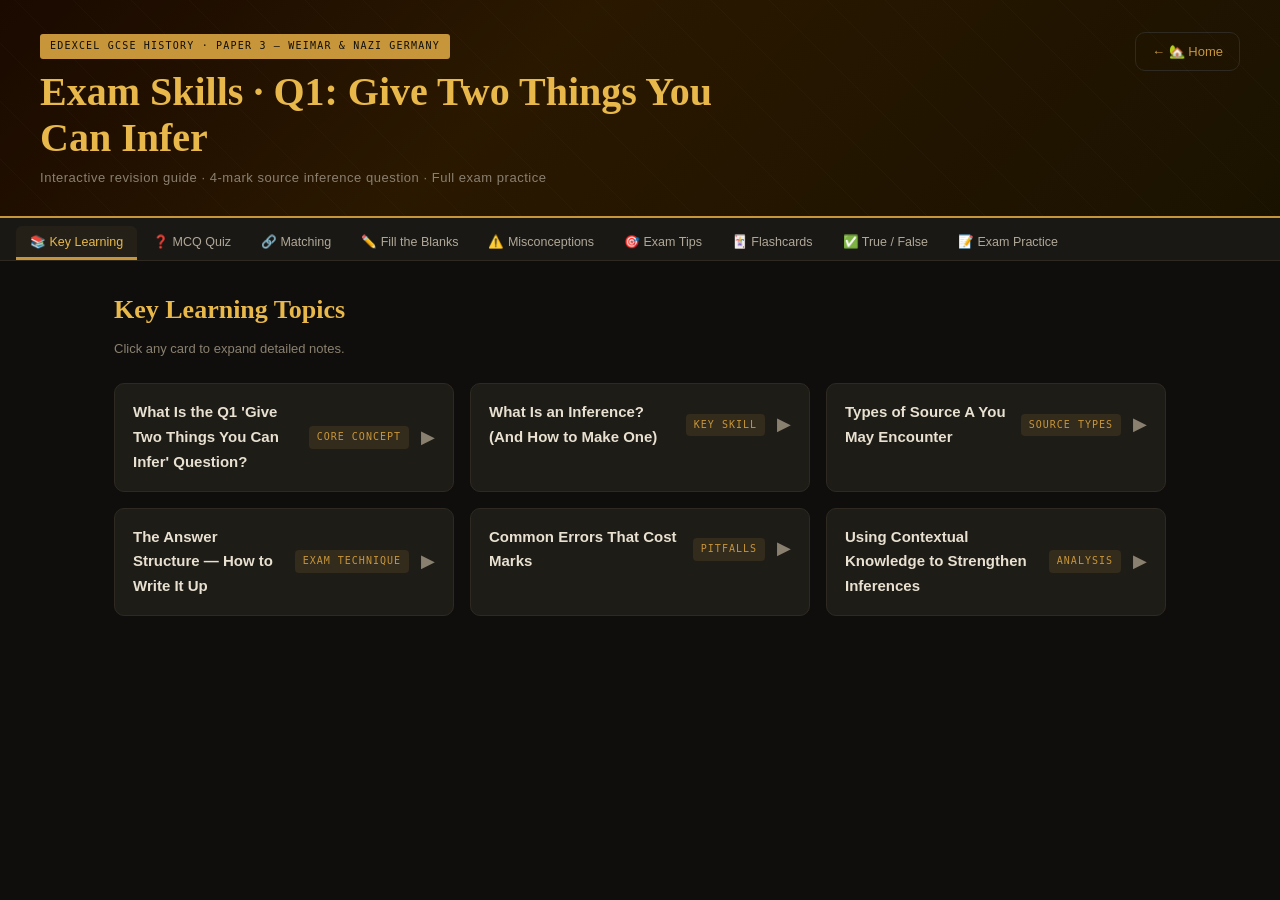
==== commit 830397fd: "Changing the para" ====
--- a/Q1_Give_Two_Things_You_Can_Infer.html
+++ b/Q1_Give_Two_Things_You_Can_Infer.html
@@ -206,19 +206,6 @@
       subtitle: "Interactive revision guide · 4-mark source inference question · Full exam practice"
     };
 
-    /* ── Apply metadata on load ── */
-    document.addEventListener('DOMContentLoaded', () => {
-      const badgeEl = document.querySelector('.badge');
-      const h1El = document.querySelector('header h1');
-      const subEl = document.querySelector('header p');
-      const titleEl = document.querySelector('title');
-
-      if (badgeEl) badgeEl.innerHTML = pageMeta.badge;
-      if (h1El) h1El.textContent = pageMeta.title;
-      if (subEl) subEl.textContent = pageMeta.subtitle;
-      if (titleEl) titleEl.textContent = pageMeta.title.replace(/&amp;/g, '&');
-    });
-
 
     /* ══════════════════════════════════════════════
        ARRAY 1 · topics  (📚 Key Learning)
